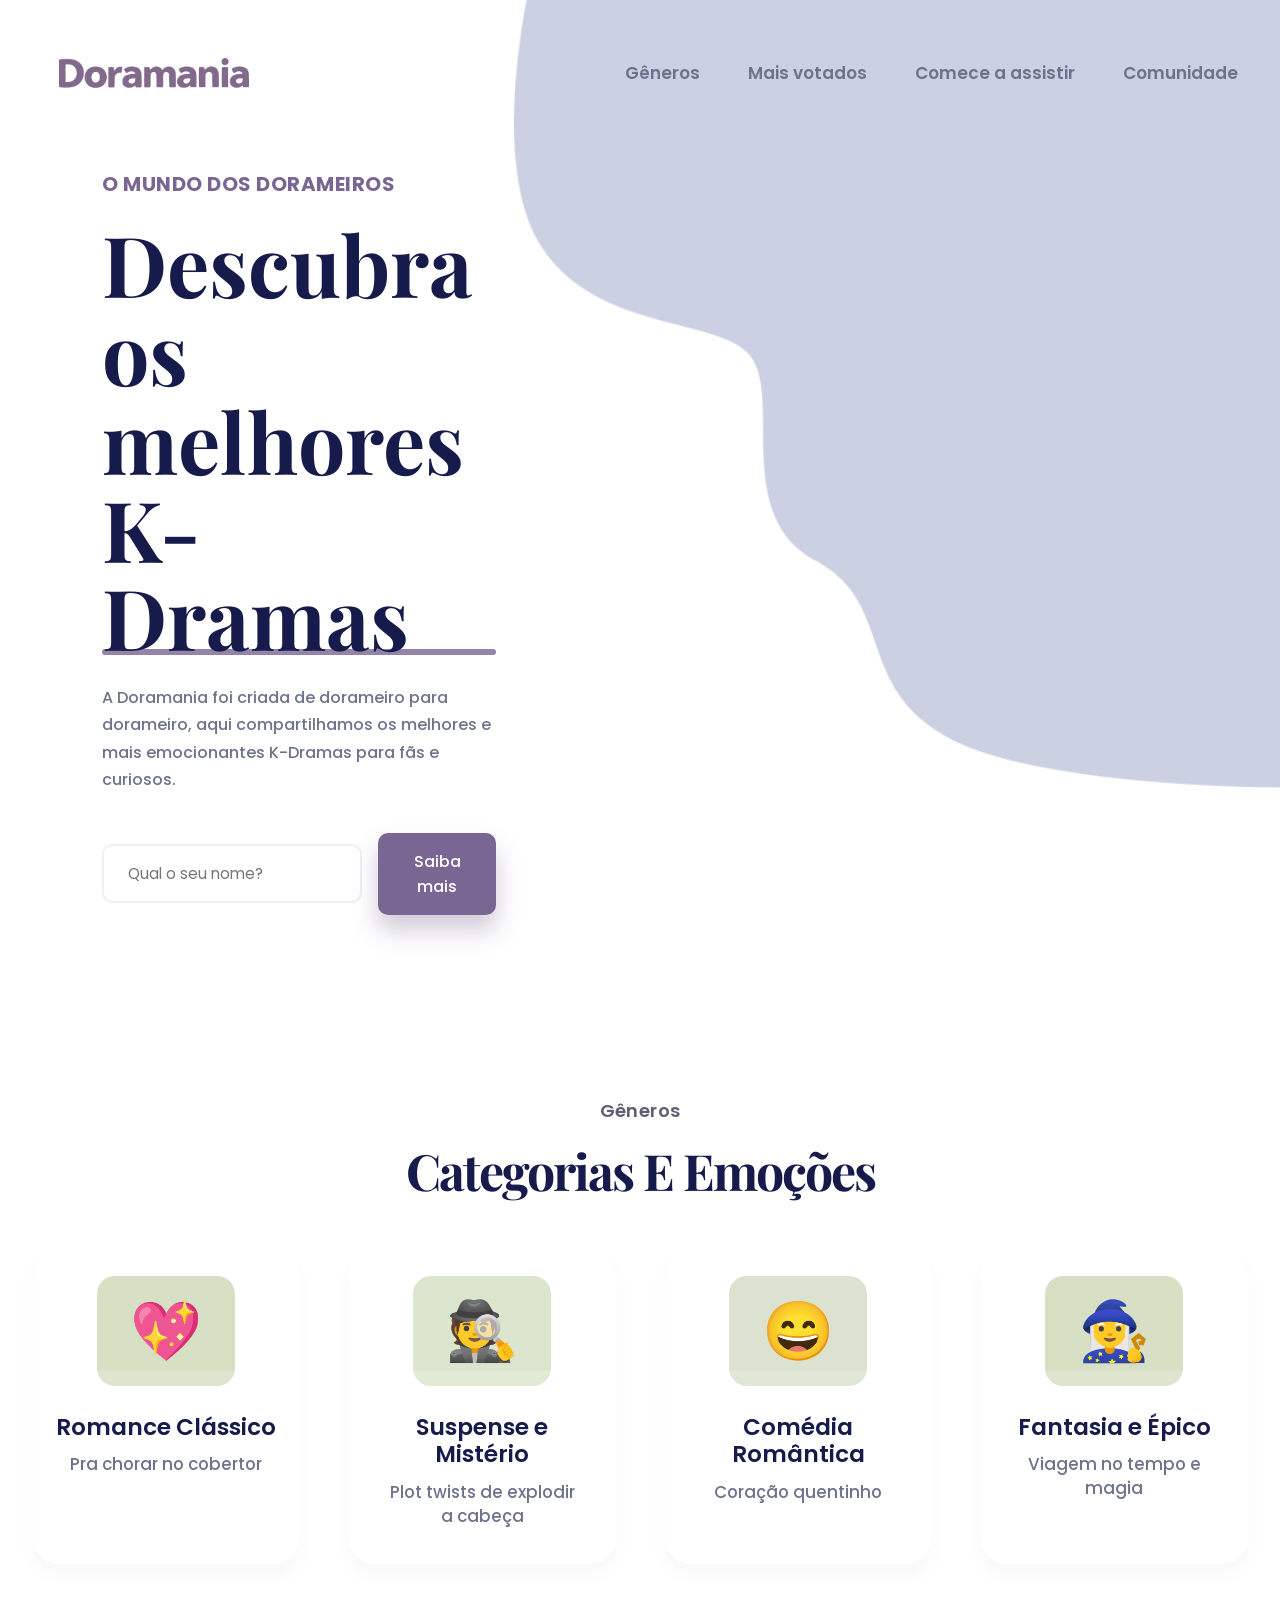
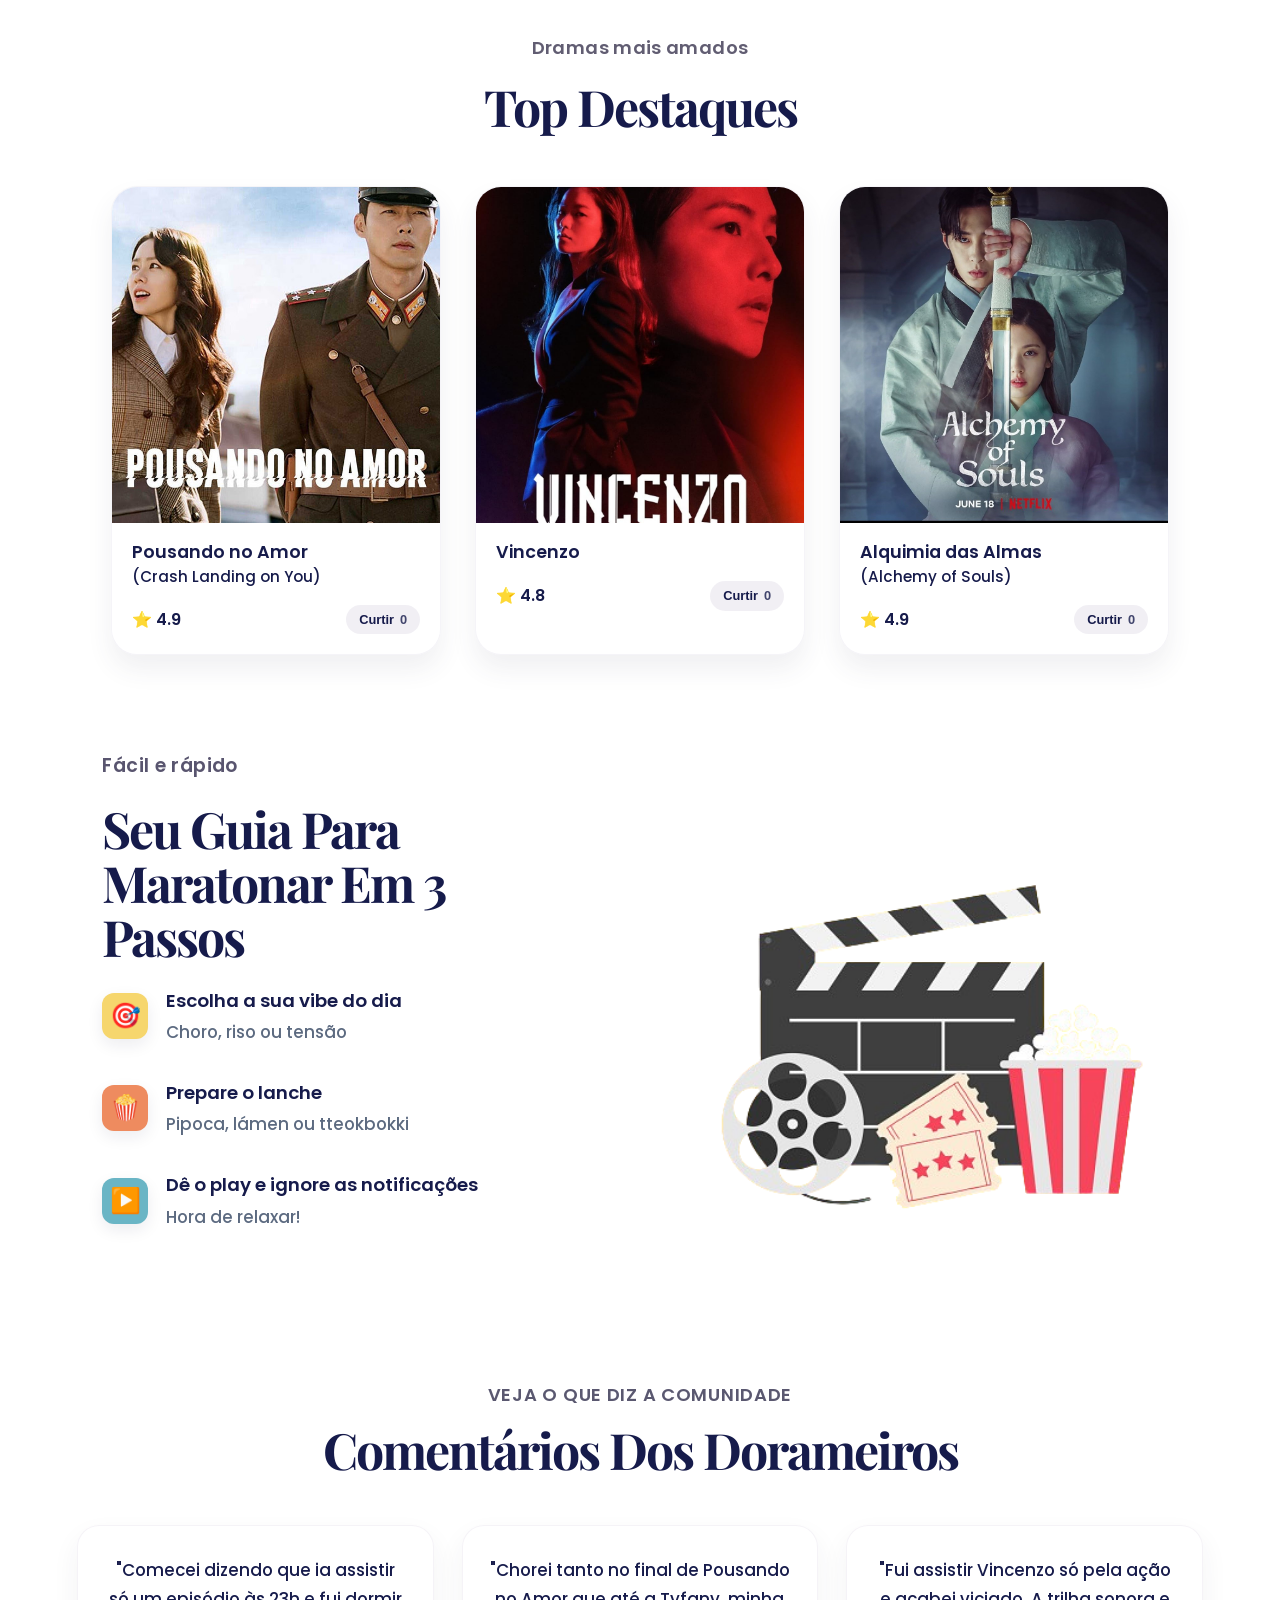
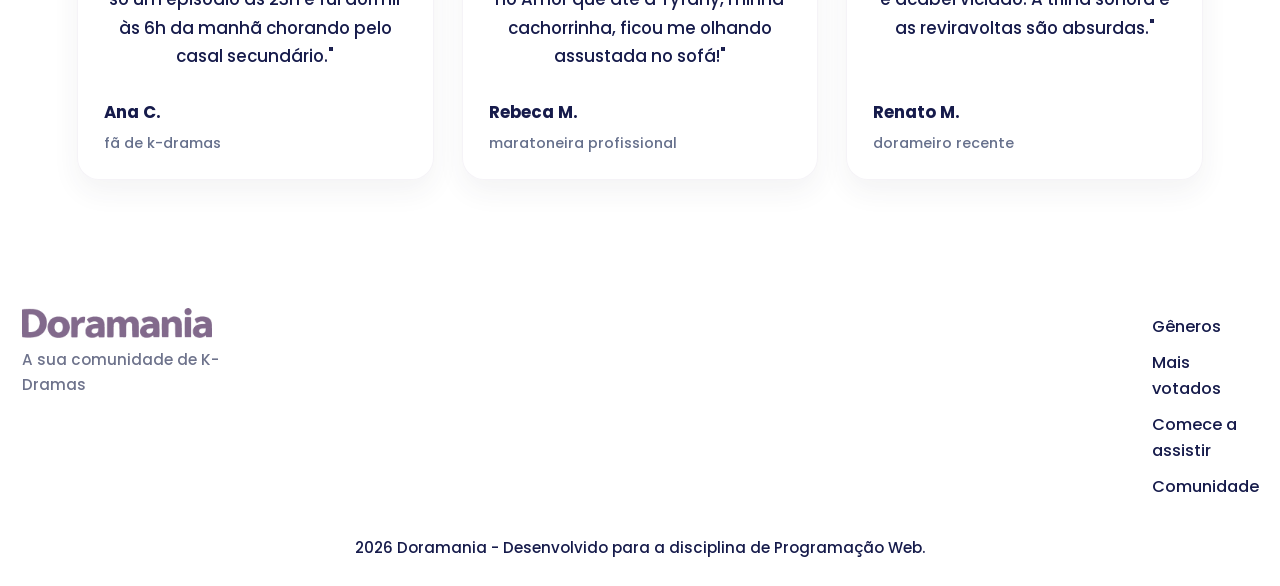
==== Atividade_landing_page/index.html @ ca3a1e6f "landing page" ====
<!DOCTYPE html>
<html lang="pt-BR">
<head>
    <meta charset="UTF-8">
    <meta name="viewport" content="width=device-width, initial-scale=1.0">
    <title>Doramania | O Mundo dos K-Dramas</title>
    <link rel="stylesheet" href="style.css">
    <link rel="preconnect" href="https://fonts.googleapis.com">
    <link rel="preconnect" href="https://fonts.gstatic.com" crossorigin>
    <link href="https://fonts.googleapis.com/css2?family=Playfair+Display:wght@700&family=Poppins:wght@400;500;600;700&display=swap" rel="stylesheet">
</head>
<body>

    <header class="navbar">
        <div class="logo" aria-label="Doramania logo">
            <img class="logo-image" src="imagens/doramania_logo.jpg" alt="Doramania" style="width: 190px; height: auto; display: block;">
        </div>
            <nav class="nav-links">
                <a href="#generos">Gêneros</a>
                <a href="#destaques">Mais votados</a>
                <a href="#guia">Comece a assistir</a>
                <a href="#comunidade">Comunidade</a>
            </nav>
        <div class="nav-acoes">
            <button id="btn-tema" class="btn-outline">Modo escuro</button>
        </div>
    </header>

    <section class="hero">
        <div class="hero-texto">
            <span class="tag-topo">O MUNDO DOS DORAMEIROS</span>
            <h1 id="titulo-boas-vindas">Descubra os melhores <br><span class="destaque-linha">K-Dramas</span></h1>
            <p>
                A Doramania foi criada de dorameiro para dorameiro, aqui compartilhamos
                os melhores e mais emocionantes K-Dramas para fãs e curiosos.
            </p>

            <div class="bloco-interativo">
                <input type="text" id="input-nome" placeholder="Qual o seu nome?">
                <button id="btn-saiba-mais" class="btn-cta">Saiba mais</button>
            </div>
        </div>

        <div class="hero-imagem">
            <img src="imagens/image-hero.png" alt="Imagem do k-drama Pretendente Surpresa">
        </div>
    </section>

    <section id="generos" class="secao-centro">
        <span class="subtitulo-secao">Gêneros</span>
        <h2 class="titulo-secao">Categorias E Emoções</h2>

        <div class="grid-generos">
            <div class="card-genero">
                <div class="icone-genero">💖</div>
                <h3>Romance Clássico</h3>
                <p>Pra chorar no cobertor</p>
            </div>
            <div class="card-genero ativo">
                <div class="icone-genero">🕵️</div>
                <h3>Suspense e Mistério</h3>
                <p>Plot twists de explodir a cabeça</p>
            </div>
            <div class="card-genero">
                <div class="icone-genero">😄</div>
                <h3>Comédia Romântica</h3>
                <p>Coração quentinho</p>
            </div>
            <div class="card-genero">
                <div class="icone-genero">🧙‍♀️</div>
                <h3>Fantasia e Épico</h3>
                <p>Viagem no tempo e magia</p>
            </div>
        </div>
  </section>

  <section id="destaques" class="secao-centro">
    <span class="subtitulo-secao">Dramas mais amados</span>
    <h2 class="titulo-secao">Top Destaques</h2>

    <div class="grid-destaques">
      <article class="card-destaque">
        <img src="imagens/pousando-no-amor.jpg" alt="Pousando no Amor">
        <div class="card-destaque-corpo">
          <h4>Pousando no Amor <br><span class="sub-titulo-card">(Crash Landing on You)</span></h4>
          <div class="linha-avaliacao">
            <span>⭐ 4.9</span>
            <button class="btn-curtir">Curtir <span class="contador">0</span></button>
          </div>
        </div>
      </article>

      <article class="card-destaque">
        <img src="imagens/vincenzo.jpg" alt="Vincenzo">
        <div class="card-destaque-corpo">
          <h4>Vincenzo</h4>
          <div class="linha-avaliacao">
            <span>⭐ 4.8</span>
            <button class="btn-curtir">Curtir <span class="contador">0</span></button>
          </div>
        </div>
      </article>

      <article class="card-destaque">
        <img src="imagens/alquimia das almas.jpg" alt="Alquimia das Almas">
        <div class="card-destaque-corpo">
          <h4>Alquimia das Almas <br><span class="sub-titulo-card">(Alchemy of Souls)</span></h4>
          <div class="linha-avaliacao">
            <span>⭐ 4.9</span>
            <button class="btn-curtir">Curtir <span class="contador">0</span></button>
          </div>
        </div>
      </article>
    </div>
  </section>

  <section id="guia" class="secao-passos">
    <div class="passos-info">
      <span class="subtitulo-secao">Fácil e rápido</span>
      <h2 class="titulo-secao">Seu Guia Para Maratonar Em 3 Passos</h2>

      <div class="item-passo">
        <div class="icone-passo amarelo">🎯</div>
        <div>
          <h4>Escolha a sua vibe do dia</h4>
          <p>Choro, riso ou tensão</p>
        </div>
      </div>

      <div class="item-passo">
        <div class="icone-passo laranja">🍿</div>
        <div>
          <h4>Prepare o lanche</h4>
          <p>Pipoca, lámen ou tteokbokki</p>
        </div>
      </div>

      <div class="item-passo">
        <div class="icone-passo azul">▶️</div>
        <div>
          <h4>Dê o play e ignore as notificações</h4>
          <p>Hora de relaxar!</p>
        </div>
      </div>
    </div>

    <div class="passos-imagem">
      <img src="imagens/maratonar.png" alt="Claquete e pipoca" style="border-radius: 20px;">
    </div>
  </section>

  <section id="comunidade" class="secao-centro">
    <span class="subtitulo-secao">VEJA O QUE DIZ A COMUNIDADE</span>
    <h2 class="titulo-secao">Comentários Dos Dorameiros</h2>

    <div class="grid-comentarios">
      <div class="comentario-box">
        <p>"Comecei dizendo que ia assistir só um episódio às 23h e fui dormir às 6h da manhã chorando pelo casal secundário."</p>
        <div class="autor-comentario">
          <strong>Ana C.</strong>
          <span>fã de k-dramas</span>
        </div>
      </div>

      <div class="comentario-box">
        <p>"Chorei tanto no final de Pousando no Amor que até a Tyfany, minha cachorrinha, ficou me olhando assustada no sofá!"</p>
        <div class="autor-comentario">
          <strong>Rebeca M.</strong>
          <span>maratoneira profissional</span>
        </div>
      </div>

      <div class="comentario-box">
        <p>"Fui assistir Vincenzo só pela ação e acabei viciado. A trilha sonora e as reviravoltas são absurdas."</p>
        <div class="autor-comentario">
          <strong>Renato M.</strong>
          <span>dorameiro recente</span>
        </div>
      </div>
    </div>
  </section>

  <footer class="rodape">
    <div class="rodape-conteudo">
      <div class="rodape-marca">
        <img class="footer-logo-image" src="imagens/doramania_logo.jpg" alt="Doramania" style="width: 190px; height: auto; display: block; margin-bottom: 10px;">
        <p>A sua comunidade de K-Dramas</p>
      </div>
      <div class="rodape-links-footer">
        <a href="#generos">Gêneros</a>
        <a href="#destaques">Mais votados</a>
        <a href="#guia">Comece a assistir</a>
        <a href="#comunidade">Comunidade</a>
      </div>
    </div>
    <div class="copyright">
      <p>2026 Doramania - Desenvolvido para a disciplina de Programação Web.</p>
    </div>
  </footer>

  <script src="script.js"></script>

</body>
</html>
---- Atividade_landing_page/style.css ----
* {
  margin: 0;
  padding: 0;
  box-sizing: border-box;
}

html {
  scroll-behavior: smooth;
}

:root {
  --bg-claro: #ffffff;
  --bg-secao: #fcfcfd;
  --azul-marinho: #161b4b; 
  --roxo-acastanhado: #7a6693; 
  --texto-cinza: #6e738c; 
  --sombra-botao: rgba(122, 102, 147, 0.35);
  --bg-body-dark: #0b1220;
  --bg-card-dark: #111c2e;
  --bg-surface-dark: #18253d;
  --text-dark: #f8fafc;
  --muted-dark: #d4dbe8;
  --soft-dark: #b7c2d9;
  --border-dark: rgba(148, 163, 184, 0.28);
  --ring-dark: rgba(168, 85, 247, 0.4);
}

body {
  position: relative;
  font-family: 'Poppins', sans-serif;
  background-color: var(--bg-claro);
  color: var(--azul-marinho);
  line-height: 1.6;
  overflow-x: hidden; 
}

body.dark-mode {
  background: radial-gradient(circle at top right, rgba(114, 92, 177, 0.18), transparent 30%),
    linear-gradient(180deg, var(--bg-body-dark) 0%, #0f172a 100%);
  color: var(--text-dark);
  transition: background-color 0.25s ease, color 0.25s ease;
}

body.dark-mode .navbar,
body.dark-mode .hero,
body.dark-mode .secao-centro,
body.dark-mode .secao-passos,
body.dark-mode .rodape {
  background-color: transparent;
}

body.dark-mode .tag-topo,
body.dark-mode #titulo-boas-vindas,
body.dark-mode .titulo-secao,
body.dark-mode .card-genero h3,
body.dark-mode .card-destaque h4,
body.dark-mode .item-passo h4,
body.dark-mode .autor-comentario strong,
body.dark-mode .rodape-links-footer a,
body.dark-mode .copyright,
body.dark-mode .card-genero p,
body.dark-mode .card-genero .item-passo p {
  color: var(--text-dark);
}

body.dark-mode .nav-links a,
body.dark-mode .hero-texto p,
body.dark-mode .subtitulo-secao,
body.dark-mode .item-passo p,
body.dark-mode .rodape-marca p,
body.dark-mode .autor-comentario span,
body.dark-mode .comentario-box p,
body.dark-mode .card-genero p {
  color: var(--muted-dark);
}

body.dark-mode .nav-links a:hover {
  color: #ffffff;
}

body.dark-mode .card-genero,
body.dark-mode .card-destaque,
body.dark-mode .comentario-box,
body.dark-mode .btn-outline,
body.dark-mode .btn-curtir,
body.dark-mode .item-passo {
  background-color: rgba(17, 28, 46, 0.92);
  border: 1px solid var(--border-dark);
  box-shadow: 0 8px 22px rgba(15, 23, 42, 0.25);
}

body.dark-mode .btn-outline,
body.dark-mode .btn-curtir {
  color: var(--text-dark);
}

body.dark-mode .btn-outline:hover,
body.dark-mode .btn-curtir:hover {
  background-color: rgba(168, 85, 247, 0.12);
  border-color: rgba(192, 132, 252, 0.65);
  color: #ffffff;
  box-shadow: 0 0 0 3px var(--ring-dark);
}

body.dark-mode .btn-outline {
  border-color: rgba(148, 163, 184, 0.6);
}

body.dark-mode .saiba-mais-mensagem {
  color: #e9d5ff;
}

body.dark-mode .input,
body.dark-mode input[type="text"],
body.dark-mode #input-nome {
  background: rgba(15, 23, 42, 0.9);
  color: var(--text-dark);
  border-color: var(--border-dark);
}

body.dark-mode #input-nome::placeholder {
  color: var(--soft-dark);
}

.saiba-mais-mensagem {
  margin-top: 1rem;
  color: var(--roxo-acastanhado);
  font-weight: 600;
  min-height: 24px;
}

body.dark-mode .saiba-mais-mensagem {
  color: #d9d9ff;
}

body::before {
  content: '';
  position: absolute;
  top: 0;
  right: 0;
  width: 766.31px;
  height: 872.58px;
  background-image: url('imagens/background_detail.png');
  background-repeat: no-repeat;
  background-size: contain;
  background-position: top right;
  pointer-events: none;
  z-index: 0;
  opacity: 0.9;
}

.navbar {
  display: flex;
  align-items: center;
  width: 1381px;
  height: 136px;
  position: relative;
  left: 59px;
  top: 5px;
  padding: 0 0 0 0;
  z-index: 10;
  background: transparent;
}

.navbar > *:last-child {
  margin-right: 0;
}

.logo {
  display: flex;
  align-items: center;
  justify-content: flex-start;
  width: 254px;
  height: 40.81px;
  margin-left: 0;
  flex-shrink: 0;
}

.logo img {
  width: 254px;
  height: 40.81px;
  object-fit: contain;
  display: block;
}

.nav-links {
  display: flex;
  align-items: center;
  justify-content: flex-end;
  gap: 48px;
  margin-left: auto;
  margin-right: 0;
}

.nav-links a {
  text-decoration: none;
  color: var(--texto-cinza);
  font-weight: 600;
  font-size: 17px;
  line-height: 1;
  letter-spacing: 0;
  white-space: nowrap;
  transition: color 0.2s;
}

.nav-acoes {
  margin-left: 48px;
  display: flex;
  align-items: center;
  justify-content: flex-end;
  margin-right: 0;
}

.nav-links a:hover {
  color: var(--azul-marinho);
}

.btn-outline {
  background: transparent;
  border: 1px solid var(--texto-cinza);
  color: var(--texto-cinza);
  padding: 0.7rem 1.2rem;
  border-radius: 6px;
  cursor: pointer;
  font-family: 'Poppins', sans-serif;
  font-weight: 500;
  font-size: 17px;
  line-height: 1;
  transition: all 0.2s;
}

.btn-outline:hover {
  background-color: var(--azul-marinho);
  border-color: var(--azul-marinho);
  color: #fff;
}

button:focus-visible,
a:focus-visible,
input:focus-visible {
  outline: 3px solid rgba(168, 85, 247, 0.45);
  outline-offset: 3px;
}

.secao-centro {
  position: relative;
  padding: 54px 6% 0;
  max-width: 1320px;
  margin: 0 auto;
  text-align: center;
}

.subtitulo-secao {
  display: inline-block;
  color: #615d72;
  font-size: 18px;
  font-weight: 600;
  letter-spacing: 0.02em;
  margin-bottom: 18px;
}

.titulo-secao {
  font-family: 'Playfair Display', serif;
  font-size: 50px;
  line-height: 1.08;
  letter-spacing: -0.04em;
  color: var(--azul-marinho);
  margin-bottom: 52px;
}

.grid-generos {
  display: grid;
  grid-template-columns: repeat(4, minmax(220px, 1fr));
  gap: 96px;
  align-items: center;
  justify-items: center;
  justify-content: center;
  width: min(100%, 1120px);
  margin: 0 auto;
  padding: 0 18px 30px;
}

.card-genero {
  width: 267px;
  height: 314px;
  background: rgba(255, 255, 255, 0.25);
  border-radius: 26px;
  padding: 26px 22px 0;
  display: flex;
  flex-direction: column;
  align-items: center;
  justify-content: flex-start;
  text-align: center;
  box-shadow: 0 10px 18px rgba(75, 67, 92, 0.04);
  transition: transform 0.25s ease, box-shadow 0.25s ease;
}

.card-genero:hover {
  transform: scale(1.03);
  box-shadow: 0 18px 28px rgba(75, 67, 92, 0.08);
}

.card-genero .icone-genero {
  width: 138px;
  height: 110px;
  display: flex;
  align-items: center;
  justify-content: center;
  font-size: 58px;
  line-height: 1;
  border-radius: 18px 18px 18px 18px;
  background: rgba(188, 204, 158, 0.6);
  margin: 0 auto 28px;
  position: relative;
}

.card-genero:nth-child(2) .icone-genero {
  background: rgba(206, 220, 186, 0.7);
}

.card-genero:nth-child(3) .icone-genero {
  background: rgba(204, 215, 189, 0.7);
}

.card-genero:nth-child(4) .icone-genero {
  background: rgba(188, 204, 158, 0.6);
}

.card-genero h3 {
  color: var(--azul-marinho);
  font-size: clamp(1.1rem, 1.8vw, 1.8rem);
  font-weight: 600;
  line-height: 1.2;
  margin-bottom: 12px;
  max-width: 220px;
}

.card-genero p {
  color: var(--texto-cinza);
  font-size: 1.05rem;
  line-height: 1.4;
  max-width: 200px;
  font-weight: 500;
}

.card-genero .icone-genero::after {
  content: '';
  position: absolute;
  left: 0;
  bottom: -30px;
  width: 100%;
  height: 46px;
  background: rgba(255, 255, 255, 0.15);
  border-radius: 0 0 18px 18px;
}

.card-genero:nth-child(2) {
  transform: none;
}

.card-genero:nth-child(2):hover {
  transform: scale(1.03);
}

.hero {
  position: relative;
  display: flex;
  align-items: center;
  justify-content: space-between;
  padding: 2rem 8% 8rem;
  min-height: 80vh;
  z-index: 1;
}

.hero::before {
  content: none;
}

.hero-texto {
  flex: 1;
  position: relative;
  z-index: 2;
  padding-right: 2rem;
}

.tag-topo {
  color: var(--roxo-acastanhado);
  font-weight: 700;
  font-size: 20px;
  letter-spacing: 0.5px;
  display: block;
  margin-bottom: 1.2rem;
}

#titulo-boas-vindas {
  font-family: 'Playfair Display', serif;
  font-size: 84px; 
  line-height: 1.05;
  color: var(--azul-marinho);
  margin-bottom: 1.5rem;
}

.destaque-linha {
  position: relative;
  display: inline-block;
}

.destaque-linha::after {
  content: '';
  position: absolute;
  bottom: 5px;
  left: 0;
  width: 100%;
  height: 6px;
  background-color: var(--roxo-acastanhado);
  border-radius: 3px;
  opacity: 0.8;
  z-index: -1; 
}

.hero-texto p {
  color: var(--texto-cinza);
  font-size: 16px;
  font-weight: 500;
  max-width: 420px;
  margin-bottom: 2.5rem;
  line-height: 1.7;
}

.bloco-interativo {
  display: flex;
  gap: 1rem;
  align-items: center;
}

.btn-cta {
  background-color: var(--roxo-acastanhado);
  color: #fff;
  border: none;
  padding: 1rem 2.2rem;
  border-radius: 10px; 
  font-family: 'Poppins', sans-serif;
  font-weight: 500;
  font-size: 1rem;
  cursor: pointer;
  box-shadow: 0 15px 25px var(--sombra-botao); 
  transition: transform 0.2s, box-shadow 0.2s;
}

.btn-cta:hover {
  transform: translateY(-3px);
  box-shadow: 0 20px 30px var(--sombra-botao);
}

.bloco-interativo input {
  padding: 1rem 1.5rem;
  border: 2px solid #eef0f5;
  border-radius: 10px;
  font-family: 'Poppins', sans-serif;
  font-size: 0.95rem;
  width: 260px;
  outline: none;
  color: var(--azul-marinho);
  transition: border-color 0.2s;
}

.bloco-interativo input:focus {
  border-color: var(--roxo-acastanhado);
}

.hero-imagem {
  flex: 1;
  display: flex;
  justify-content: flex-end;
  align-items: flex-start;
  position: relative;
  z-index: 2;
  margin-top: 40px;
}

.hero-imagem img {
  width: 649px;
  height: 649px;
  object-fit: contain;
  transform: rotate(7.49deg);
  transform-origin: center;
  margin-left: 712px;
  margin-top: 0;
}

#destaques {
  padding-top: 40px;
  padding-bottom: 40px;
}

.grid-destaques {
  display: flex;
  justify-content: center;
  align-items: stretch;
  gap: 34px;
  flex-wrap: nowrap;
}

.card-destaque {
  width: 330px;
  flex: 0 0 330px;
  background: rgba(255, 255, 255, 0.3);
  border-radius: 26px;
  overflow: hidden;
  box-shadow: 0 14px 26px rgba(68, 63, 85, 0.08);
  border: 1px solid rgba(124, 120, 163, 0.08);
  transition: transform 0.25s ease, box-shadow 0.25s ease;
  display: flex;
  flex-direction: column;
}

.card-destaque:hover {
  transform: translateY(-4px);
  box-shadow: 0 18px 28px rgba(68, 63, 85, 0.12);
}

.card-destaque img {
  width: 100%;
  height: 336px;
  display: block;
  object-fit: cover;
}

.card-destaque-corpo {
  background: rgba(255, 255, 255, 0.34);
  padding: 18px 20px 20px;
}

.card-destaque h4 {
  color: var(--azul-marinho);
  font-size: 1.1rem;
  font-weight: 600;
  line-height: 1.35;
  margin-bottom: 16px;
  text-align: left;
}

.sub-titulo-card {
  display: inline-block;
  color: var(--azul-marinho);
  font-size: 0.95rem;
  font-weight: 500;
}

.linha-avaliacao {
  display: flex;
  align-items: center;
  justify-content: space-between;
  gap: 12px;
  color: var(--azul-marinho);
  font-size: 1rem;
  font-weight: 600;
}

.linha-avaliacao span {
  display: inline-flex;
  align-items: center;
  gap: 6px;
}

.btn-curtir {
  border: none;
  border-radius: 999px;
  background: rgba(122, 102, 147, 0.1);
  color: var(--azul-marinho);
  padding: 0.45rem 0.8rem;
  font-size: 0.8rem;
  font-weight: 600;
  cursor: pointer;
  display: inline-flex;
  align-items: center;
  gap: 6px;
}

.contador {
  opacity: 0.8;
}

.secao-passos {
  display: flex;
  align-items: center;
  justify-content: center;
  gap: 90px;
  padding: 56px 8% 90px;
  max-width: 1400px;
  margin: 0 auto;
}

.passos-info {
  flex: 1;
  max-width: 560px;
}

#guia .subtitulo-secao {
  margin-bottom: 20px;
  font-size: 19px;
  color: #59556f;
}

#guia .titulo-secao {
  margin-bottom: 22px;
  line-height: 1.08;
  max-width: 620px;
}

.item-passo {
  display: flex;
  align-items: center;
  gap: 18px;
  margin-bottom: 32px;
}

.item-passo > div:last-child {
  display: flex;
  flex-direction: column;
  justify-content: center;
  min-height: 46px;
}

.icone-passo {
  width: 46px;
  height: 46px;
  min-width: 46px;
  border-radius: 12px;
  display: flex;
  align-items: center;
  justify-content: center;
  font-size: 1.55rem;
  box-shadow: 0 6px 16px rgba(25, 30, 63, 0.08);
}

.icone-passo.amarelo {
  background: #f6d66d;
}

.icone-passo.laranja {
  background: #ee8b5f;
}

.icone-passo.azul {
  background: #6ab5c5;
}

.item-passo h4 {
  color: var(--azul-marinho);
  font-size: 1.15rem;
  font-weight: 600;
  margin-bottom: 4px;
}

.item-passo p {
  color: #5c6a80;
  font-size: 1.05rem;
  font-weight: 500;
}

.passos-imagem {
  flex: 1;
  display: flex;
  justify-content: center;
  align-items: center;
  min-height: 420px;
}

.passos-imagem img {
  width: min(100%, 600px);
  max-width: 600px;
  height: auto;
  display: block;
  object-fit: contain;
  border-radius: 20px;
}

#comunidade {
  padding-top: 28px;
  padding-bottom: 88px;
}

#comunidade .subtitulo-secao {
  display: inline-block;
  color: #5a5870;
  font-size: 18px;
  letter-spacing: 0.04em;
  text-transform: uppercase;
  margin-bottom: 14px;
}

#comunidade .titulo-secao {
  margin-bottom: 48px;
}

.grid-comentarios {
  display: grid;
  grid-template-columns: repeat(3, minmax(220px, 1fr));
  gap: 28px;
  align-items: stretch;
  justify-content: center;
  max-width: 1200px;
  margin: 0 auto;
}

.comentario-box {
  background: rgba(255, 255, 255, 0.34);
  border: 1px solid rgba(122, 102, 147, 0.08);
  border-radius: 22px;
  padding: 30px 26px 24px;
  box-shadow: 0 12px 28px rgba(58, 54, 71, 0.06);
  display: flex;
  flex-direction: column;
  justify-content: space-between;
  min-height: 210px;
}

.comentario-box p {
  color: var(--azul-marinho);
  font-size: 1.05rem;
  line-height: 1.7;
  font-weight: 500;
  margin: 0;
}

.autor-comentario {
  display: flex;
  flex-direction: column;
  align-items: flex-start;
  gap: 6px;
  margin-top: 28px;
}

.autor-comentario strong {
  color: var(--azul-marinho);
  font-size: 1.05rem;
  font-weight: 700;
}

.autor-comentario span {
  color: #66708c;
  font-size: 0.9rem;
  font-weight: 500;
}

.rodape {
  width: 100%;
  padding: 40px 0 26px;
  background: transparent;
}

.rodape-conteudo {
  max-width: 1180px;
  margin: 0 auto;
  display: flex;
  align-items: flex-start;
  justify-content: center;
  gap: 900px;
  padding: 0 48px;
}

.rodape-marca {
  min-width: 230px;
}

.rodape-marca img {
  width: 254px;
  height: 40.81px;
  display: block;
  object-fit: contain;
  margin-bottom: 8px;
}

.rodape-marca p {
  color: var(--texto-cinza);
  font-size: 0.95rem;
  font-weight: 500;
  margin: 0;
}

.rodape-links-footer {
  display: flex;
  flex-direction: column;
  align-items: flex-start;
  gap: 10px;
  padding-top: 6px;
}

.rodape-links-footer a {
  color: var(--azul-marinho);
  text-decoration: none;
  font-size: 1.02rem;
  font-weight: 500;
  transition: opacity 0.2s ease;
}

.rodape-links-footer a:hover {
  opacity: 0.7;
}

.copyright {
  text-align: center;
  margin-top: 36px;
  color: var(--azul-marinho);
  font-size: 0.95rem;
  font-weight: 500;
}

@media (max-width: 1180px) {
  .navbar {
    width: calc(100% - 32px);
    left: 16px;
    height: auto;
    flex-wrap: wrap;
    justify-content: center;
    padding: 18px 0 0;
    gap: 16px;
  }

  .nav-links {
    width: 100%;
    justify-content: center;
    gap: 20px 28px;
    flex-wrap: wrap;
    margin-left: 0;
  }

  .nav-acoes {
    margin-left: 0;
  }

  .hero {
    flex-direction: column;
    text-align: center;
    padding: 1.5rem 5% 4.5rem;
  }

  .hero-texto {
    padding-right: 0;
    max-width: 700px;
  }

  .hero-texto p {
    max-width: 100%;
    margin-inline: auto;
  }

  .bloco-interativo {
    justify-content: center;
    flex-wrap: wrap;
  }

  .hero-imagem {
    width: 100%;
    justify-content: center;
    margin-top: 0;
  }

  .hero-imagem img {
    width: min(70vw, 500px);
    height: auto;
    margin-left: 0;
  }

  .grid-generos {
    grid-template-columns: repeat(2, minmax(220px, 1fr));
    gap: 32px 28px;
  }

  .grid-destaques {
    display: grid;
    grid-template-columns: repeat(2, minmax(220px, 1fr));
    gap: 26px;
  }

  .card-destaque {
    width: 100%;
    flex-basis: auto;
  }

  .secao-passos {
    flex-direction: column;
    gap: 32px;
    text-align: center;
  }

  .passos-info {
    max-width: 700px;
  }

  .item-passo {
    justify-content: center;
    text-align: left;
  }

  .grid-comentarios {
    grid-template-columns: repeat(2, minmax(220px, 1fr));
  }

  .rodape-conteudo {
    gap: 40px;
    flex-direction: column;
    align-items: center;
    text-align: center;
  }

  .rodape-links-footer {
    align-items: center;
  }
}

@media (max-width: 700px) {
  .navbar {
    width: calc(100% - 20px);
    left: 10px;
    padding-top: 16px;
  }

  .logo,
  .logo img {
    width: 180px;
    height: auto;
  }

  .nav-links {
    gap: 10px 18px;
  }

  .nav-links a {
    font-size: 15px;
  }

  .nav-acoes {
    width: 100%;
  }

  .btn-outline {
    width: 100%;
    padding: 0.8rem 1rem;
  }

  .tag-topo {
    font-size: 0.9rem;
  }

  #titulo-boas-vindas {
    font-size: clamp(2.6rem, 9vw, 4rem);
  }

  .hero-texto p {
    font-size: 0.95rem;
  }

  .bloco-interativo {
    flex-direction: column;
    align-items: stretch;
  }

  .bloco-interativo input,
  .btn-cta {
    width: 100%;
  }

  .titulo-secao {
    font-size: clamp(2.2rem, 8vw, 3rem);
    margin-bottom: 32px;
  }

  .grid-generos,
  .grid-destaques,
  .grid-comentarios {
    display: grid;
    grid-template-columns: 1fr;
    gap: 18px;
    padding: 0;
    overflow: visible;
  }

  .card-genero,
  .card-destaque,
  .comentario-box {
    width: 100%;
    max-width: 100%;
    flex: none;
    scroll-snap-align: none;
  }

  .card-genero {
    width: min(100%, 340px);
    height: auto;
    padding-bottom: 22px;
    margin: 0 auto;
  }

  .card-destaque {
    max-width: 360px;
    margin: 0 auto;
  }

  .secao-passos {
    padding: 48px 5% 70px;
  }

  .item-passo {
    gap: 14px;
  }

  .passos-imagem {
    min-height: auto;
    width: 100%;
  }

  .comentario-box {
    min-height: auto;
  }

  .rodape {
    padding-top: 24px;
  }

  .rodape-marca,
  .rodape-links-footer {
    width: 100%;
  }
}

@media (prefers-reduced-motion: reduce) {
  html {
    scroll-behavior: auto;
  }

  *, *::before, *::after {
    animation: none !important;
    transition: none !important;
  }
}
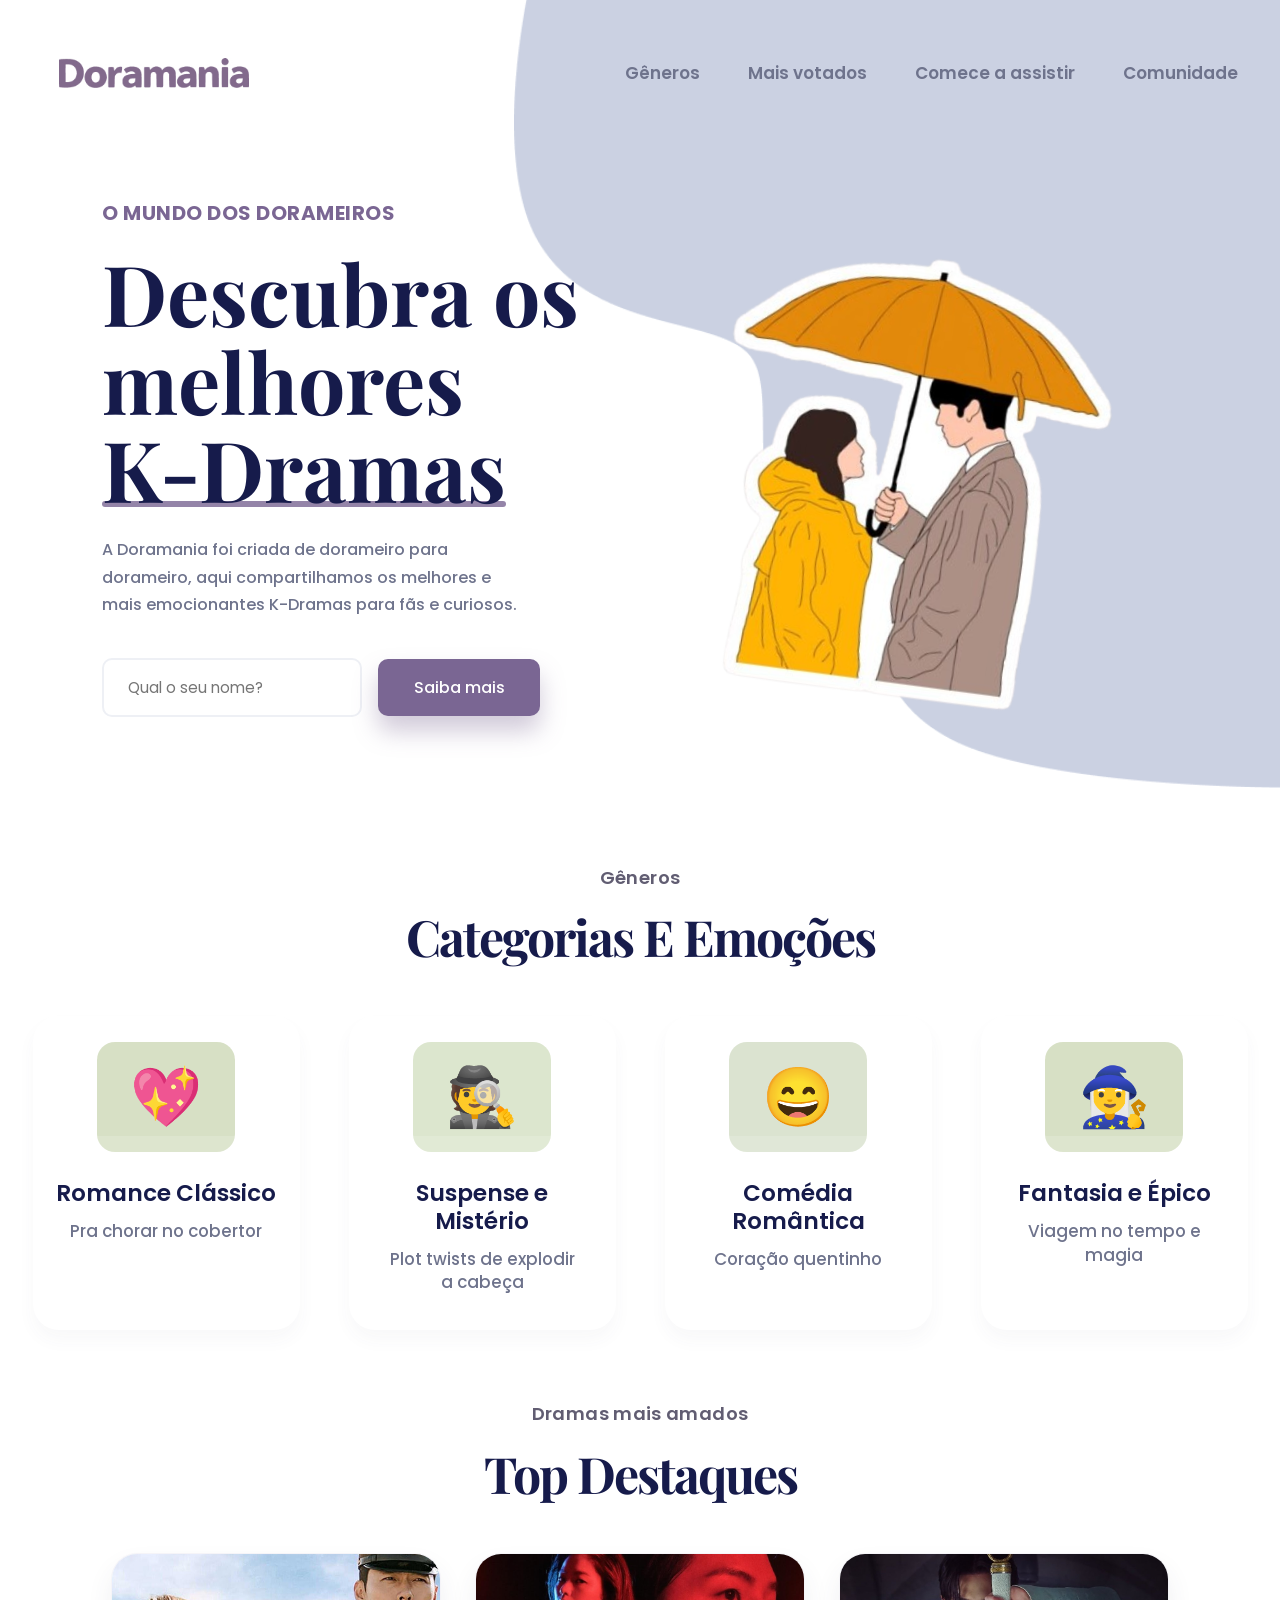
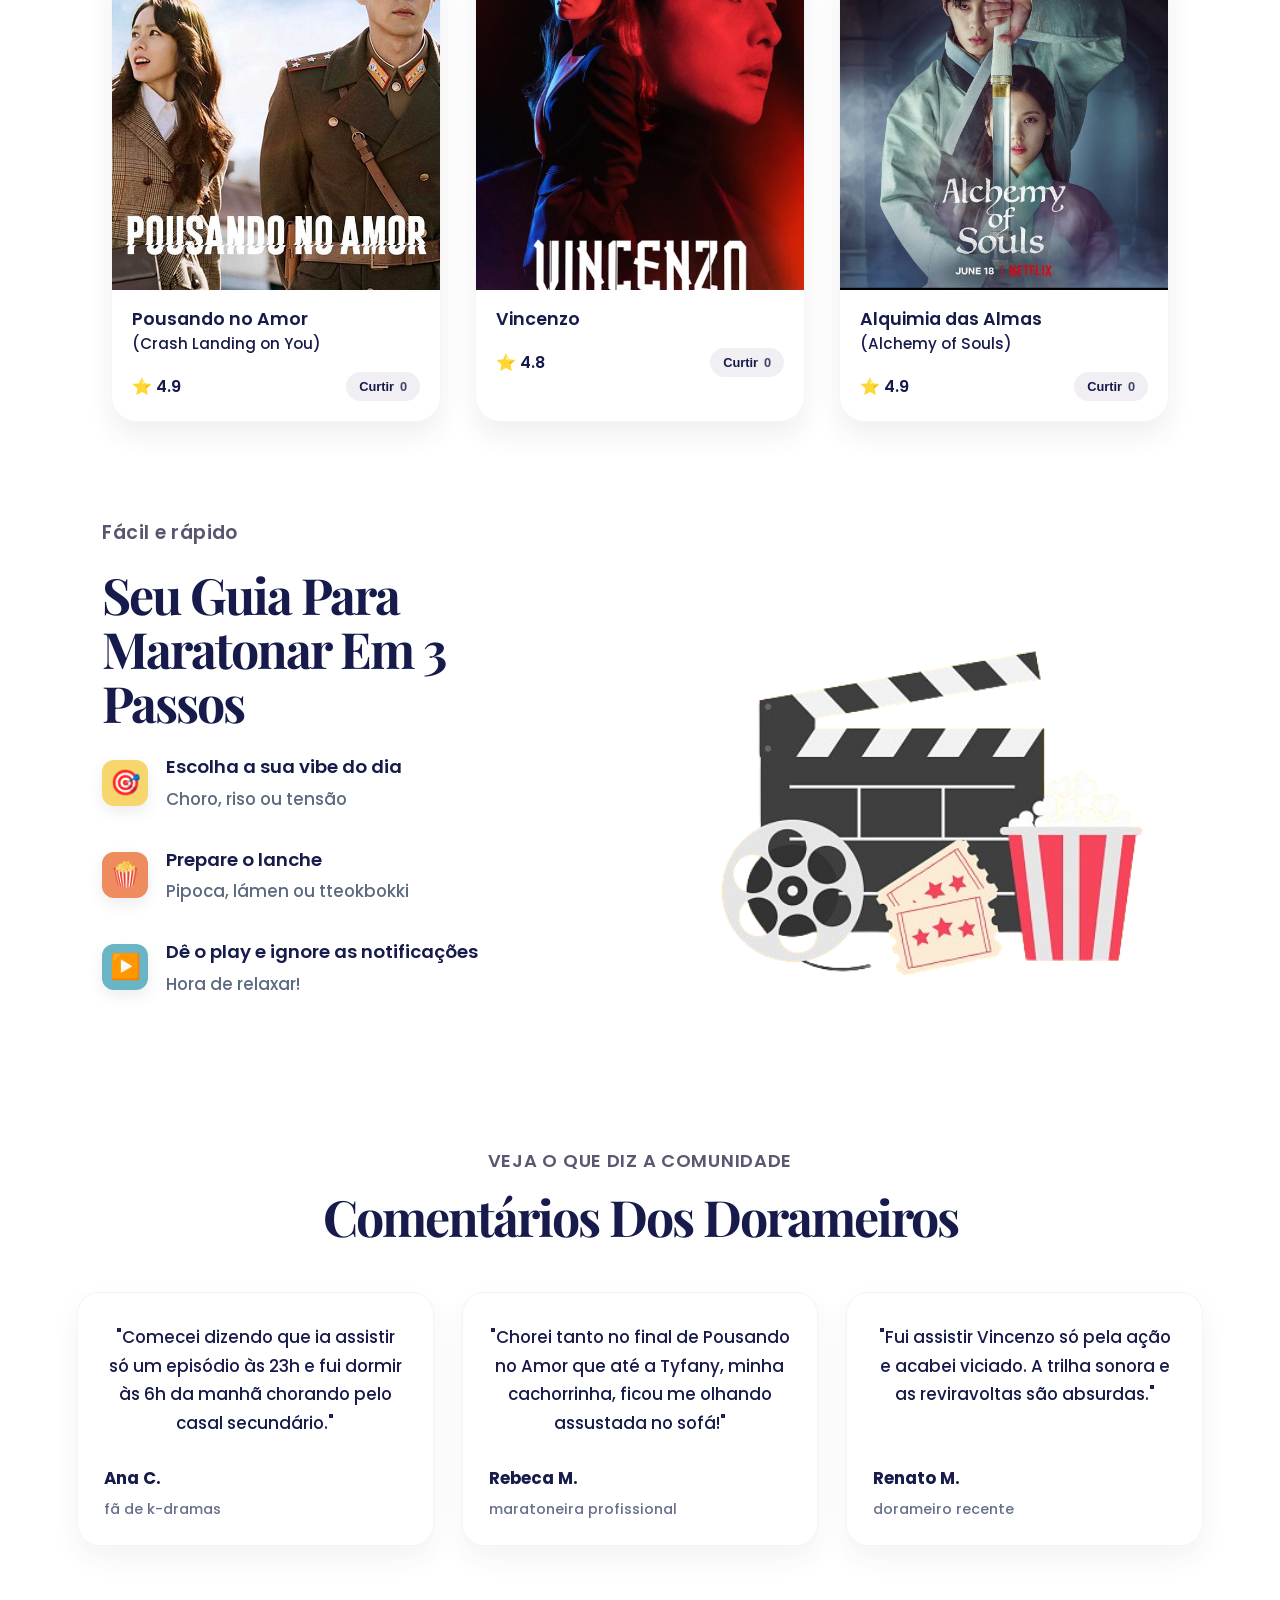
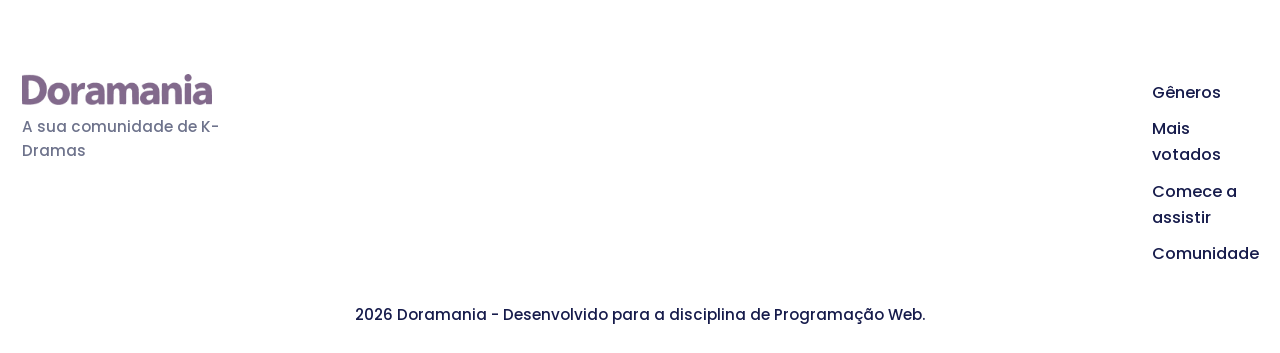
==== commit e05d17f2: "pequenos ajustes na identacao e limpeza do codigo" ====
--- a/Atividade_landing_page/index.html
+++ b/Atividade_landing_page/index.html
@@ -1,204 +1,247 @@
 <!DOCTYPE html>
 <html lang="pt-BR">
-<head>
-    <meta charset="UTF-8">
-    <meta name="viewport" content="width=device-width, initial-scale=1.0">
+  <head>
+    <meta charset="UTF-8" />
+    <meta name="viewport" content="width=device-width, initial-scale=1.0" />
     <title>Doramania | O Mundo dos K-Dramas</title>
-    <link rel="stylesheet" href="style.css">
-    <link rel="preconnect" href="https://fonts.googleapis.com">
-    <link rel="preconnect" href="https://fonts.gstatic.com" crossorigin>
-    <link href="https://fonts.googleapis.com/css2?family=Playfair+Display:wght@700&family=Poppins:wght@400;500;600;700&display=swap" rel="stylesheet">
-</head>
-<body>
-
+
+    <!-- Estilos e fontes do projeto -->
+    <link rel="stylesheet" href="style.css" />
+    <link rel="preconnect" href="https://fonts.googleapis.com" />
+    <link rel="preconnect" href="https://fonts.gstatic.com" crossorigin />
+    <link
+      href="https://fonts.googleapis.com/css2?family=Playfair+Display:wght@700&family=Poppins:wght@400;500;600;700&display=swap"
+      rel="stylesheet"
+    />
+  </head>
+
+  <body>
+    <!-- Cabeçalho da landing page -->
     <header class="navbar">
-        <div class="logo" aria-label="Doramania logo">
-            <img class="logo-image" src="imagens/doramania_logo.jpg" alt="Doramania" style="width: 190px; height: auto; display: block;">
-        </div>
-            <nav class="nav-links">
-                <a href="#generos">Gêneros</a>
-                <a href="#destaques">Mais votados</a>
-                <a href="#guia">Comece a assistir</a>
-                <a href="#comunidade">Comunidade</a>
-            </nav>
-        <div class="nav-acoes">
-            <button id="btn-tema" class="btn-outline">Modo escuro</button>
-        </div>
-    </header>
-
-    <section class="hero">
-        <div class="hero-texto">
-            <span class="tag-topo">O MUNDO DOS DORAMEIROS</span>
-            <h1 id="titulo-boas-vindas">Descubra os melhores <br><span class="destaque-linha">K-Dramas</span></h1>
-            <p>
-                A Doramania foi criada de dorameiro para dorameiro, aqui compartilhamos
-                os melhores e mais emocionantes K-Dramas para fãs e curiosos.
-            </p>
-
-            <div class="bloco-interativo">
-                <input type="text" id="input-nome" placeholder="Qual o seu nome?">
-                <button id="btn-saiba-mais" class="btn-cta">Saiba mais</button>
-            </div>
-        </div>
-
-        <div class="hero-imagem">
-            <img src="imagens/image-hero.png" alt="Imagem do k-drama Pretendente Surpresa">
-        </div>
-    </section>
-
-    <section id="generos" class="secao-centro">
-        <span class="subtitulo-secao">Gêneros</span>
-        <h2 class="titulo-secao">Categorias E Emoções</h2>
-
-        <div class="grid-generos">
-            <div class="card-genero">
-                <div class="icone-genero">💖</div>
-                <h3>Romance Clássico</h3>
-                <p>Pra chorar no cobertor</p>
-            </div>
-            <div class="card-genero ativo">
-                <div class="icone-genero">🕵️</div>
-                <h3>Suspense e Mistério</h3>
-                <p>Plot twists de explodir a cabeça</p>
-            </div>
-            <div class="card-genero">
-                <div class="icone-genero">😄</div>
-                <h3>Comédia Romântica</h3>
-                <p>Coração quentinho</p>
-            </div>
-            <div class="card-genero">
-                <div class="icone-genero">🧙‍♀️</div>
-                <h3>Fantasia e Épico</h3>
-                <p>Viagem no tempo e magia</p>
-            </div>
-        </div>
-  </section>
-
-  <section id="destaques" class="secao-centro">
-    <span class="subtitulo-secao">Dramas mais amados</span>
-    <h2 class="titulo-secao">Top Destaques</h2>
-
-    <div class="grid-destaques">
-      <article class="card-destaque">
-        <img src="imagens/pousando-no-amor.jpg" alt="Pousando no Amor">
-        <div class="card-destaque-corpo">
-          <h4>Pousando no Amor <br><span class="sub-titulo-card">(Crash Landing on You)</span></h4>
-          <div class="linha-avaliacao">
-            <span>⭐ 4.9</span>
-            <button class="btn-curtir">Curtir <span class="contador">0</span></button>
-          </div>
-        </div>
-      </article>
-
-      <article class="card-destaque">
-        <img src="imagens/vincenzo.jpg" alt="Vincenzo">
-        <div class="card-destaque-corpo">
-          <h4>Vincenzo</h4>
-          <div class="linha-avaliacao">
-            <span>⭐ 4.8</span>
-            <button class="btn-curtir">Curtir <span class="contador">0</span></button>
-          </div>
-        </div>
-      </article>
-
-      <article class="card-destaque">
-        <img src="imagens/alquimia das almas.jpg" alt="Alquimia das Almas">
-        <div class="card-destaque-corpo">
-          <h4>Alquimia das Almas <br><span class="sub-titulo-card">(Alchemy of Souls)</span></h4>
-          <div class="linha-avaliacao">
-            <span>⭐ 4.9</span>
-            <button class="btn-curtir">Curtir <span class="contador">0</span></button>
-          </div>
-        </div>
-      </article>
-    </div>
-  </section>
-
-  <section id="guia" class="secao-passos">
-    <div class="passos-info">
-      <span class="subtitulo-secao">Fácil e rápido</span>
-      <h2 class="titulo-secao">Seu Guia Para Maratonar Em 3 Passos</h2>
-
-      <div class="item-passo">
-        <div class="icone-passo amarelo">🎯</div>
-        <div>
-          <h4>Escolha a sua vibe do dia</h4>
-          <p>Choro, riso ou tensão</p>
-        </div>
-      </div>
-
-      <div class="item-passo">
-        <div class="icone-passo laranja">🍿</div>
-        <div>
-          <h4>Prepare o lanche</h4>
-          <p>Pipoca, lámen ou tteokbokki</p>
-        </div>
-      </div>
-
-      <div class="item-passo">
-        <div class="icone-passo azul">▶️</div>
-        <div>
-          <h4>Dê o play e ignore as notificações</h4>
-          <p>Hora de relaxar!</p>
-        </div>
-      </div>
-    </div>
-
-    <div class="passos-imagem">
-      <img src="imagens/maratonar.png" alt="Claquete e pipoca" style="border-radius: 20px;">
-    </div>
-  </section>
-
-  <section id="comunidade" class="secao-centro">
-    <span class="subtitulo-secao">VEJA O QUE DIZ A COMUNIDADE</span>
-    <h2 class="titulo-secao">Comentários Dos Dorameiros</h2>
-
-    <div class="grid-comentarios">
-      <div class="comentario-box">
-        <p>"Comecei dizendo que ia assistir só um episódio às 23h e fui dormir às 6h da manhã chorando pelo casal secundário."</p>
-        <div class="autor-comentario">
-          <strong>Ana C.</strong>
-          <span>fã de k-dramas</span>
-        </div>
-      </div>
-
-      <div class="comentario-box">
-        <p>"Chorei tanto no final de Pousando no Amor que até a Tyfany, minha cachorrinha, ficou me olhando assustada no sofá!"</p>
-        <div class="autor-comentario">
-          <strong>Rebeca M.</strong>
-          <span>maratoneira profissional</span>
-        </div>
-      </div>
-
-      <div class="comentario-box">
-        <p>"Fui assistir Vincenzo só pela ação e acabei viciado. A trilha sonora e as reviravoltas são absurdas."</p>
-        <div class="autor-comentario">
-          <strong>Renato M.</strong>
-          <span>dorameiro recente</span>
-        </div>
-      </div>
-    </div>
-  </section>
-
-  <footer class="rodape">
-    <div class="rodape-conteudo">
-      <div class="rodape-marca">
-        <img class="footer-logo-image" src="imagens/doramania_logo.jpg" alt="Doramania" style="width: 190px; height: auto; display: block; margin-bottom: 10px;">
-        <p>A sua comunidade de K-Dramas</p>
-      </div>
-      <div class="rodape-links-footer">
+      <div class="logo" aria-label="Doramania logo">
+        <img
+          class="logo-image"
+          src="imagens/doramania_logo.jpg"
+          alt="Doramania"
+          style="width: 190px; height: auto; display: block;"
+        />
+      </div>
+
+      <nav class="nav-links" aria-label="Navegação principal">
         <a href="#generos">Gêneros</a>
         <a href="#destaques">Mais votados</a>
         <a href="#guia">Comece a assistir</a>
         <a href="#comunidade">Comunidade</a>
-      </div>
-    </div>
-    <div class="copyright">
-      <p>2026 Doramania - Desenvolvido para a disciplina de Programação Web.</p>
-    </div>
-  </footer>
-
-  <script src="script.js"></script>
-
-</body>
-</html>+      </nav>
+
+      <div class="nav-acoes">
+        <button id="btn-tema" class="btn-outline" type="button">Modo escuro</button>
+      </div>
+    </header>
+
+    <!-- Hero principal -->
+    <section class="hero">
+      <div class="hero-texto">
+        <span class="tag-topo">O MUNDO DOS DORAMEIROS</span>
+        <h1 id="titulo-boas-vindas">
+          Descubra os melhores <br /><span class="destaque-linha">K-Dramas</span>
+        </h1>
+        <p>
+          A Doramania foi criada de dorameiro para dorameiro, aqui compartilhamos
+          os melhores e mais emocionantes K-Dramas para fãs e curiosos.
+        </p>
+
+        <div class="bloco-interativo">
+          <input type="text" id="input-nome" placeholder="Qual o seu nome?" />
+          <button id="btn-saiba-mais" class="btn-cta" type="button">Saiba mais</button>
+        </div>
+      </div>
+
+      <div class="hero-imagem">
+        <img src="imagens/image-hero.png" alt="Imagem do k-drama Pretendente Surpresa" />
+      </div>
+    </section>
+
+    <!-- Seção de gêneros -->
+    <section id="generos" class="secao-centro">
+      <span class="subtitulo-secao">Gêneros</span>
+      <h2 class="titulo-secao">Categorias E Emoções</h2>
+
+      <div class="grid-generos">
+        <div class="card-genero">
+          <div class="icone-genero">💖</div>
+          <h3>Romance Clássico</h3>
+          <p>Pra chorar no cobertor</p>
+        </div>
+
+        <div class="card-genero ativo">
+          <div class="icone-genero">🕵️</div>
+          <h3>Suspense e Mistério</h3>
+          <p>Plot twists de explodir a cabeça</p>
+        </div>
+
+        <div class="card-genero">
+          <div class="icone-genero">😄</div>
+          <h3>Comédia Romântica</h3>
+          <p>Coração quentinho</p>
+        </div>
+
+        <div class="card-genero">
+          <div class="icone-genero">🧙‍♀️</div>
+          <h3>Fantasia e Épico</h3>
+          <p>Viagem no tempo e magia</p>
+        </div>
+      </div>
+    </section>
+
+    <!-- Seção de destaques -->
+    <section id="destaques" class="secao-centro">
+      <span class="subtitulo-secao">Dramas mais amados</span>
+      <h2 class="titulo-secao">Top Destaques</h2>
+
+      <div class="grid-destaques">
+        <article class="card-destaque">
+          <img src="imagens/pousando-no-amor.jpg" alt="Pousando no Amor" />
+          <div class="card-destaque-corpo">
+            <h4>
+              Pousando no Amor <br /><span class="sub-titulo-card">(Crash Landing on You)</span>
+            </h4>
+            <div class="linha-avaliacao">
+              <span>⭐ 4.9</span>
+              <button class="btn-curtir" type="button">Curtir <span class="contador">0</span></button>
+            </div>
+          </div>
+        </article>
+
+        <article class="card-destaque">
+          <img src="imagens/vincenzo.jpg" alt="Vincenzo" />
+          <div class="card-destaque-corpo">
+            <h4>Vincenzo</h4>
+            <div class="linha-avaliacao">
+              <span>⭐ 4.8</span>
+              <button class="btn-curtir" type="button">Curtir <span class="contador">0</span></button>
+            </div>
+          </div>
+        </article>
+
+        <article class="card-destaque">
+          <img src="imagens/alquimia das almas.jpg" alt="Alquimia das Almas" />
+          <div class="card-destaque-corpo">
+            <h4>
+              Alquimia das Almas <br /><span class="sub-titulo-card">(Alchemy of Souls)</span>
+            </h4>
+            <div class="linha-avaliacao">
+              <span>⭐ 4.9</span>
+              <button class="btn-curtir" type="button">Curtir <span class="contador">0</span></button>
+            </div>
+          </div>
+        </article>
+      </div>
+    </section>
+
+    <!-- Seção de guia para maratonar -->
+    <section id="guia" class="secao-passos">
+      <div class="passos-info">
+        <span class="subtitulo-secao">Fácil e rápido</span>
+        <h2 class="titulo-secao">Seu Guia Para Maratonar Em 3 Passos</h2>
+
+        <div class="item-passo">
+          <div class="icone-passo amarelo">🎯</div>
+          <div>
+            <h4>Escolha a sua vibe do dia</h4>
+            <p>Choro, riso ou tensão</p>
+          </div>
+        </div>
+
+        <div class="item-passo">
+          <div class="icone-passo laranja">🍿</div>
+          <div>
+            <h4>Prepare o lanche</h4>
+            <p>Pipoca, lámen ou tteokbokki</p>
+          </div>
+        </div>
+
+        <div class="item-passo">
+          <div class="icone-passo azul">▶️</div>
+          <div>
+            <h4>Dê o play e ignore as notificações</h4>
+            <p>Hora de relaxar!</p>
+          </div>
+        </div>
+      </div>
+
+      <div class="passos-imagem">
+        <img src="imagens/maratonar.png" alt="Claquete e pipoca" style="border-radius: 20px;" />
+      </div>
+    </section>
+
+    <!-- Comunidade -->
+    <section id="comunidade" class="secao-centro">
+      <span class="subtitulo-secao">VEJA O QUE DIZ A COMUNIDADE</span>
+      <h2 class="titulo-secao">Comentários Dos Dorameiros</h2>
+
+      <div class="grid-comentarios">
+        <div class="comentario-box">
+          <p>
+            "Comecei dizendo que ia assistir só um episódio às 23h e fui dormir às 6h da manhã
+            chorando pelo casal secundário."
+          </p>
+          <div class="autor-comentario">
+            <strong>Ana C.</strong>
+            <span>fã de k-dramas</span>
+          </div>
+        </div>
+
+        <div class="comentario-box">
+          <p>
+            "Chorei tanto no final de Pousando no Amor que até a Tyfany, minha cachorrinha,
+            ficou me olhando assustada no sofá!"
+          </p>
+          <div class="autor-comentario">
+            <strong>Rebeca M.</strong>
+            <span>maratoneira profissional</span>
+          </div>
+        </div>
+
+        <div class="comentario-box">
+          <p>
+            "Fui assistir Vincenzo só pela ação e acabei viciado. A trilha sonora e as reviravoltas
+            são absurdas."
+          </p>
+          <div class="autor-comentario">
+            <strong>Renato M.</strong>
+            <span>dorameiro recente</span>
+          </div>
+        </div>
+      </div>
+    </section>
+
+    <!-- Rodapé -->
+    <footer class="rodape">
+      <div class="rodape-conteudo">
+        <div class="rodape-marca">
+          <img
+            class="footer-logo-image"
+            src="imagens/doramania_logo.jpg"
+            alt="Doramania"
+            style="width: 190px; height: auto; display: block; margin-bottom: 10px;"
+          />
+          <p>A sua comunidade de K-Dramas</p>
+        </div>
+
+        <div class="rodape-links-footer">
+          <a href="#generos">Gêneros</a>
+          <a href="#destaques">Mais votados</a>
+          <a href="#guia">Comece a assistir</a>
+          <a href="#comunidade">Comunidade</a>
+        </div>
+      </div>
+
+      <div class="copyright">
+        <p>2026 Doramania - Desenvolvido para a disciplina de Programação Web.</p>
+      </div>
+    </footer>
+
+    <script src="script.js"></script>
+  </body>
+</html>
--- a/Atividade_landing_page/style.css
+++ b/Atividade_landing_page/style.css
@@ -8,6 +8,7 @@
   scroll-behavior: smooth;
 }
 
+/* ===== Variáveis globais ===== */
 :root {
   --bg-claro: #ffffff;
   --bg-secao: #fcfcfd;
@@ -25,6 +26,7 @@
   --ring-dark: rgba(168, 85, 247, 0.4);
 }
 
+/* ===== Base do layout ===== */
 body {
   position: relative;
   font-family: 'Poppins', sans-serif;
@@ -149,6 +151,7 @@
   opacity: 0.9;
 }
 
+/* ===== Navbar ===== */
 .navbar {
   display: flex;
   align-items: center;
@@ -242,6 +245,7 @@
   outline-offset: 3px;
 }
 
+/* ===== Seções do conteúdo ===== */
 .secao-centro {
   position: relative;
   padding: 54px 6% 0;
@@ -362,13 +366,14 @@
   transform: scale(1.03);
 }
 
+/* ===== Hero ===== */
 .hero {
   position: relative;
   display: flex;
   align-items: center;
   justify-content: space-between;
-  padding: 2rem 8% 8rem;
-  min-height: 80vh;
+  padding: 2rem 8% 4rem;
+  min-height: 620px;
   z-index: 1;
 }
 
@@ -479,12 +484,13 @@
 }
 
 .hero-imagem img {
-  width: 649px;
-  height: 649px;
+  width: min(42vw, 649px);
+  height: auto;
+  max-height: 649px;
   object-fit: contain;
   transform: rotate(7.49deg);
   transform-origin: center;
-  margin-left: 712px;
+  margin-left: 0;
   margin-top: 0;
 }
 
@@ -501,6 +507,7 @@
   flex-wrap: nowrap;
 }
 
+/* ===== Destaques ===== */
 .card-destaque {
   width: 330px;
   flex: 0 0 330px;
@@ -581,6 +588,7 @@
   opacity: 0.8;
 }
 
+/* ===== Guia / Passos ===== */
 .secao-passos {
   display: flex;
   align-items: center;
@@ -676,6 +684,7 @@
   border-radius: 20px;
 }
 
+/* ===== Comunidade ===== */
 #comunidade {
   padding-top: 28px;
   padding-bottom: 88px;
@@ -744,6 +753,7 @@
   font-weight: 500;
 }
 
+/* ===== Rodapé ===== */
 .rodape {
   width: 100%;
   padding: 40px 0 26px;
@@ -807,6 +817,7 @@
   font-weight: 500;
 }
 
+/* ===== Responsividade ===== */
 @media (max-width: 1180px) {
   .navbar {
     width: calc(100% - 32px);
